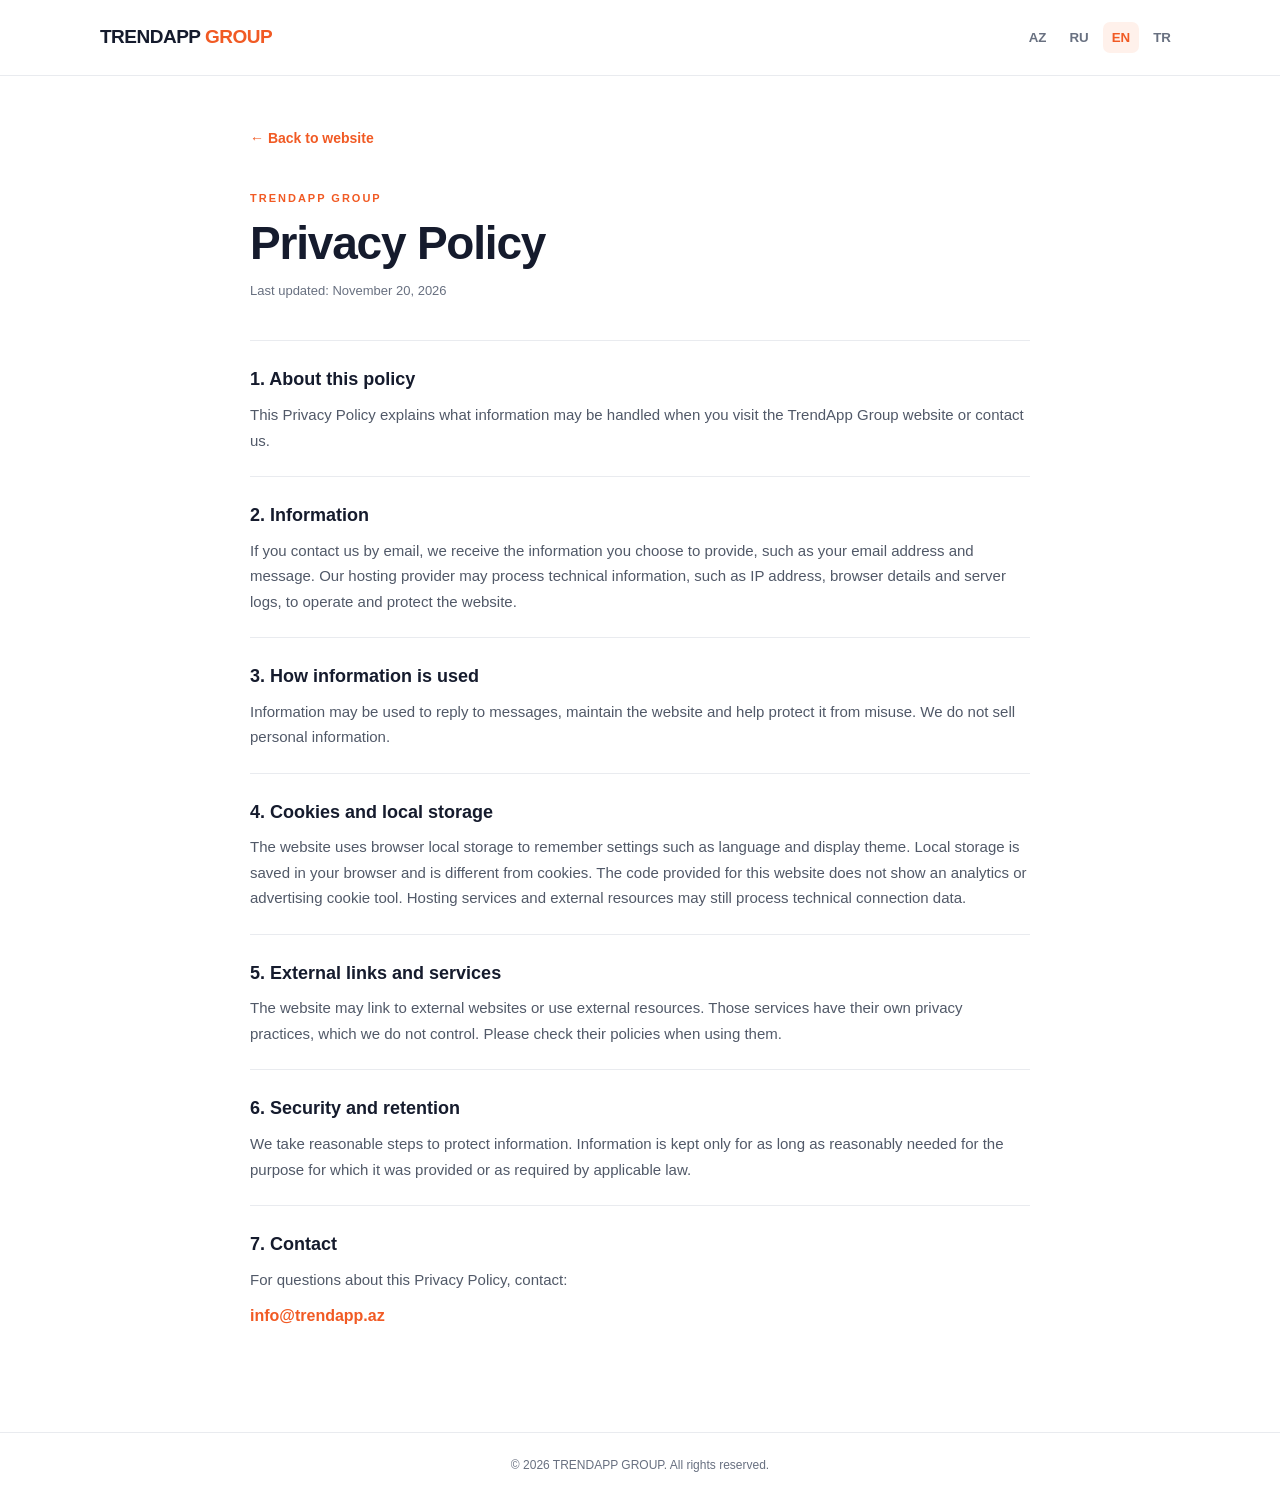
==== privacy.html @ 36034e08 "Trendapp group" ====
<!DOCTYPE html>
<html lang="en">
<head>
  <meta charset="UTF-8">
  <meta name="viewport" content="width=device-width, initial-scale=1">
  <meta name="description" content="Privacy Policy of TrendApp Group.">
  <title>Privacy Policy | TrendApp Group</title>
  <link rel="stylesheet" href="legal.css">
  <script src="legal.js" defer></script>
</head>
<body>
  <header class="topbar">
    <a class="logo" href="index.html">TRENDAPP <span>GROUP</span></a>
    <nav class="languages" aria-label="Select language">
      <button type="button" data-lang="az">AZ</button>
      <button type="button" data-lang="ru">RU</button>
      <button type="button" data-lang="en">EN</button>
      <button type="button" data-lang="tr">TR</button>
    </nav>
  </header>

  <main class="container">
    <a class="back" href="index.html" data-i18n="back">← Back to website</a>
    <div class="eyebrow">TRENDAPP GROUP</div>
    <h1 data-i18n="privacyTitle">Privacy Policy</h1>
    <p class="updated" data-i18n="updated">Last updated: November 20, 2026</p>

    <section>
      <h2 data-i18n="p1Title">1. About this policy</h2>
      <p data-i18n="p1">This Privacy Policy explains what information may be handled when you visit the TrendApp Group website or contact us.</p>
    </section>
    <section>
      <h2 data-i18n="p2Title">2. Information</h2>
      <p data-i18n="p2">If you contact us by email, we receive the information you choose to provide, such as your email address and message. Our hosting provider may process technical information, such as IP address, browser details and server logs, to operate and protect the website.</p>
    </section>
    <section>
      <h2 data-i18n="p3Title">3. How information is used</h2>
      <p data-i18n="p3">Information may be used to reply to messages, maintain the website and help protect it from misuse. We do not sell personal information.</p>
    </section>
    <section>
      <h2 data-i18n="p4Title">4. Cookies and local storage</h2>
      <p data-i18n="p4">The website uses browser local storage to remember settings such as language and display theme. Local storage is saved in your browser and is different from cookies. The code provided for this website does not show an analytics or advertising cookie tool. Hosting services and external resources may still process technical connection data.</p>
    </section>
    <section>
      <h2 data-i18n="p5Title">5. External links and services</h2>
      <p data-i18n="p5">The website may link to external websites or use external resources. Those services have their own privacy practices, which we do not control. Please check their policies when using them.</p>
    </section>
    <section>
      <h2 data-i18n="p6Title">6. Security and retention</h2>
      <p data-i18n="p6">We take reasonable steps to protect information. Information is kept only for as long as reasonably needed for the purpose for which it was provided or as required by applicable law.</p>
    </section>
    <section>
      <h2 data-i18n="p7Title">7. Contact</h2>
      <p data-i18n="p7">For questions about this Privacy Policy, contact:</p>
      <a class="email" href="mailto:info@trendapp.az">info@trendapp.az</a>
    </section>
  </main>

  <footer class="footer">© <span id="year"></span> TRENDAPP GROUP. <span data-i18n="rights">All rights reserved.</span></footer>
</body>
</html>
---- legal.css ----
* {
  margin: 0;
  padding: 0;
  box-sizing: border-box;
}

:root {
  --accent: #f15a24;
  --text: #151b2d;
  --muted: #687080;
  --line: #e9ebef;
  --page: #ffffff;
  --soft: #f7f8fa;
}

body {
  font-family: Arial, Helvetica, sans-serif;
  background: var(--page);
  color: var(--text);
  line-height: 1.7;
}

.topbar {
  min-height: 76px;
  padding: 16px max(5%, calc((100% - 1080px) / 2));
  display: flex;
  align-items: center;
  justify-content: space-between;
  gap: 20px;
  border-bottom: 1px solid var(--line);
}

.logo {
  color: var(--text);
  text-decoration: none;
  font-size: 19px;
  font-weight: 800;
  letter-spacing: -.5px;
}

.logo span {
  color: var(--accent);
}

.languages {
  display: flex;
  gap: 5px;
}

.languages button {
  border: 0;
  background: transparent;
  color: var(--muted);
  padding: 8px 9px;
  border-radius: 7px;
  font-weight: 700;
  cursor: pointer;
}

.languages button:hover,
.languages button.active {
  color: var(--accent);
  background: #fff1eb;
}

.container {
  width: min(90%, 780px);
  margin: 48px auto 80px;
}

.back {
  display: inline-block;
  margin-bottom: 38px;
  color: var(--accent);
  text-decoration: none;
  font-size: 14px;
  font-weight: 700;
}

.back:hover,
.email:hover {
  text-decoration: underline;
}

.eyebrow {
  color: var(--accent);
  font-size: 11px;
  font-weight: 800;
  letter-spacing: 2px;
  margin-bottom: 10px;
}

h1 {
  font-size: clamp(32px, 6vw, 46px);
  line-height: 1.15;
  letter-spacing: -1.2px;
  margin-bottom: 10px;
}

.updated {
  color: var(--muted);
  font-size: 13px;
  margin-bottom: 38px;
}

section {
  padding: 23px 0;
  border-top: 1px solid var(--line);
}

h2 {
  font-size: 18px;
  margin-bottom: 7px;
}

section p {
  color: #515968;
  font-size: 15px;
}

.email {
  display: inline-block;
  margin-top: 10px;
  color: var(--accent);
  font-weight: 700;
  text-decoration: none;
}

.footer {
  border-top: 1px solid var(--line);
  padding: 22px 5%;
  text-align: center;
  color: var(--muted);
  font-size: 12px;
}

@media (max-width: 600px) {
  .topbar {
    min-height: 68px;
    padding: 14px 5%;
  }

  .logo {
    font-size: 16px;
  }

  .languages {
    gap: 0;
  }

  .languages button {
    padding: 7px 6px;
    font-size: 12px;
  }

  .container {
    margin-top: 32px;
  }

  .back {
    margin-bottom: 28px;
  }

  section {
    padding: 19px 0;
  }

  h2 {
    font-size: 17px;
  }

  section p {
    font-size: 14px;
  }
}
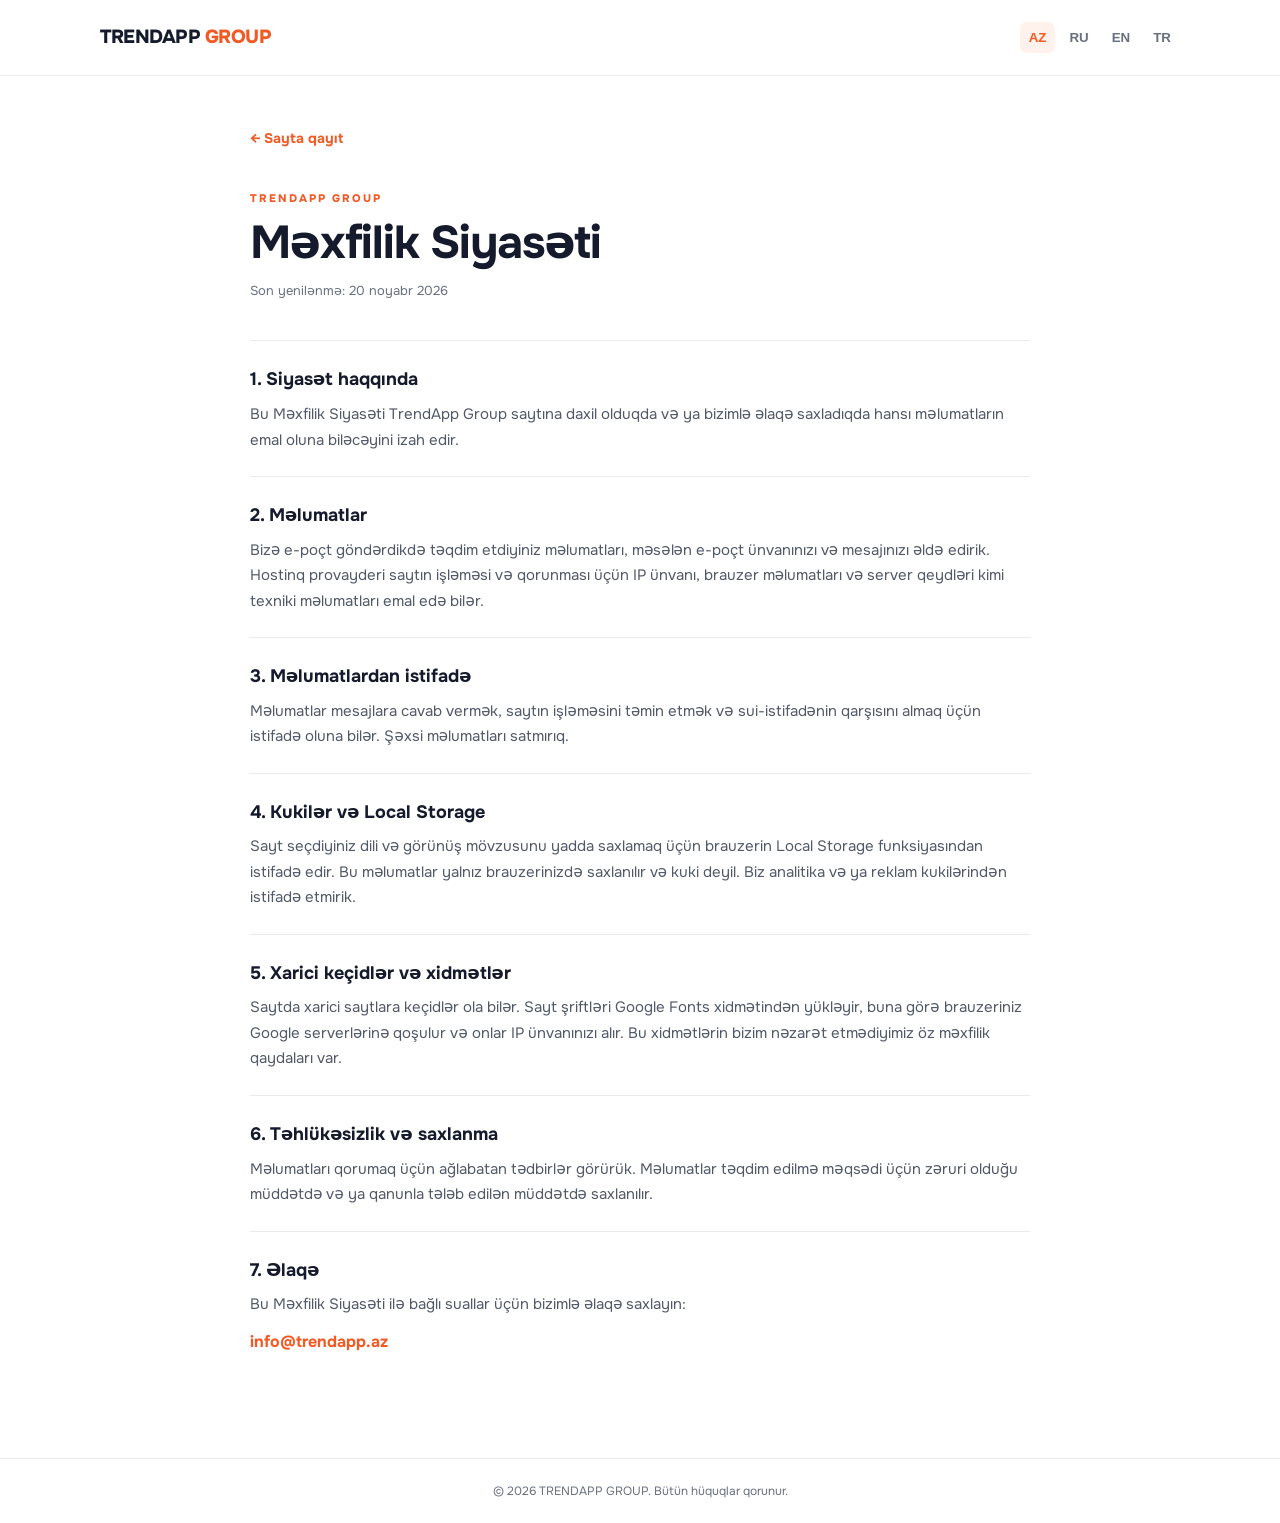
==== commit 36c15a7d: "Trendapp group" ====
--- a/privacy.html
+++ b/privacy.html
@@ -5,18 +5,27 @@
   <meta name="viewport" content="width=device-width, initial-scale=1">
   <meta name="description" content="Privacy Policy of TrendApp Group.">
   <title>Privacy Policy | TrendApp Group</title>
+  <link rel="icon" href="data:image/svg+xml,%3Csvg xmlns='http://www.w3.org/2000/svg' viewBox='0 0 64 64'%3E%3Crect width='64' height='64' rx='14' fill='%23f15a24'/%3E%3Ctext x='32' y='44' font-family='Arial' font-size='34' font-weight='800' fill='white' text-anchor='middle'%3ET%3C/text%3E%3C/svg%3E">
+  <link rel="preconnect" href="https://fonts.googleapis.com">
+  <link rel="preconnect" href="https://fonts.gstatic.com" crossorigin>
+  <link href="https://fonts.googleapis.com/css2?family=Onest:wght@400;500;600;700;800&display=swap" rel="stylesheet">
   <link rel="stylesheet" href="legal.css">
   <script src="legal.js" defer></script>
 </head>
 <body>
+  <script>
+    try {
+      if (localStorage.getItem("trendapp-theme") === "dark") document.body.classList.add("dark-theme");
+    } catch (error) {}
+  </script>
   <header class="topbar">
     <a class="logo" href="index.html">TRENDAPP <span>GROUP</span></a>
-    <nav class="languages" aria-label="Select language">
+    <div class="languages" role="group" aria-label="Select language">
       <button type="button" data-lang="az">AZ</button>
       <button type="button" data-lang="ru">RU</button>
       <button type="button" data-lang="en">EN</button>
       <button type="button" data-lang="tr">TR</button>
-    </nav>
+    </div>
   </header>
 
   <main class="container">
--- a/legal.css
+++ b/legal.css
@@ -11,10 +11,23 @@
   --line: #e9ebef;
   --page: #ffffff;
   --soft: #f7f8fa;
+  --body-text: #515968;
+  --accent-soft: #fff1eb;
+}
+
+body.dark-theme {
+  --accent: #ff7946;
+  --text: #f4f5f8;
+  --muted: #b6bdca;
+  --line: #303949;
+  --page: #11151f;
+  --soft: #1b2230;
+  --body-text: #c9ceda;
+  --accent-soft: #38271f;
 }
 
 body {
-  font-family: Arial, Helvetica, sans-serif;
+  font-family: 'Onest', system-ui, -apple-system, 'Segoe UI', Arial, sans-serif;
   background: var(--page);
   color: var(--text);
   line-height: 1.7;
@@ -60,7 +73,7 @@
 .languages button:hover,
 .languages button.active {
   color: var(--accent);
-  background: #fff1eb;
+  background: var(--accent-soft);
 }
 
 .container {
@@ -114,7 +127,7 @@
 }
 
 section p {
-  color: #515968;
+  color: var(--body-text);
   font-size: 15px;
 }
 
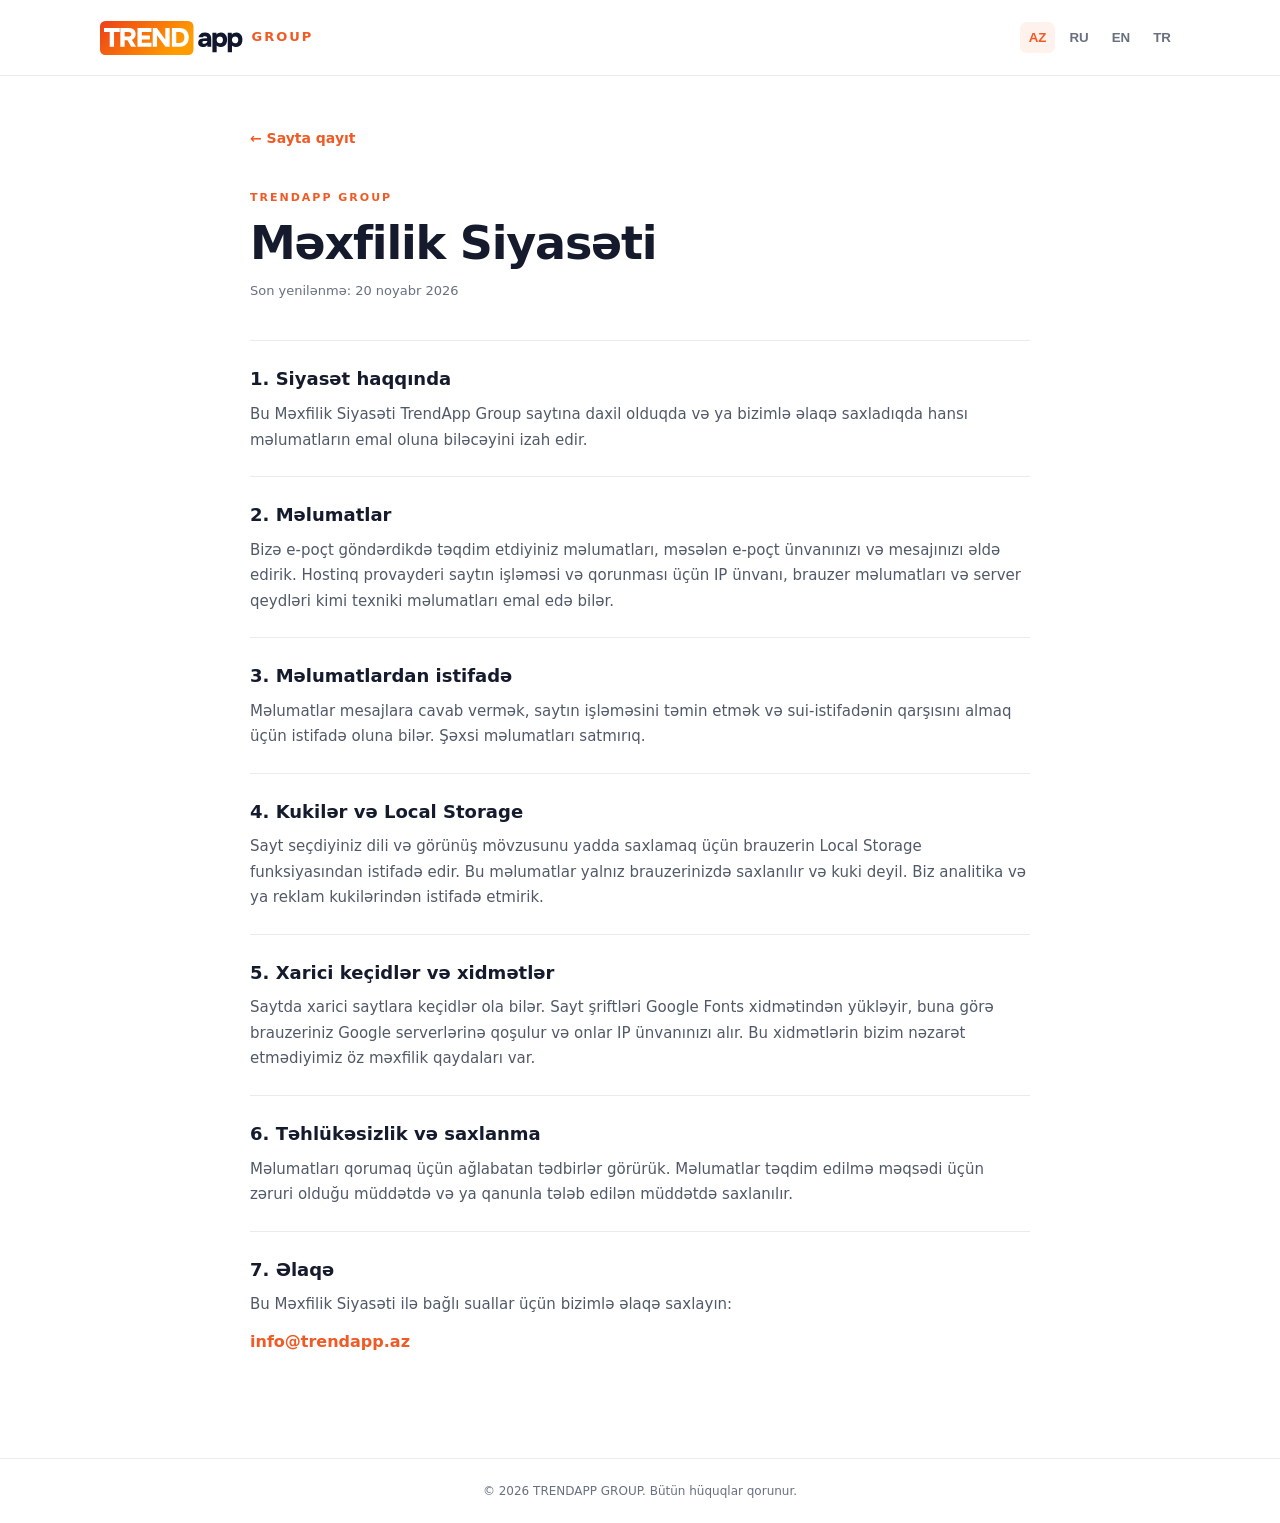
==== commit 357d6370: "Add logo files, icons, OG image, 404, manifest, robots, security.txt and CSP - Logo exported as stan" ====
--- a/privacy.html
+++ b/privacy.html
@@ -5,7 +5,11 @@
   <meta name="viewport" content="width=device-width, initial-scale=1">
   <meta name="description" content="Privacy Policy of TrendApp Group.">
   <title>Privacy Policy | TrendApp Group</title>
-  <link rel="icon" href="data:image/svg+xml,%3Csvg xmlns='http://www.w3.org/2000/svg' viewBox='0 0 64 64'%3E%3Crect width='64' height='64' rx='14' fill='%23f15a24'/%3E%3Ctext x='32' y='44' font-family='Arial' font-size='34' font-weight='800' fill='white' text-anchor='middle'%3ET%3C/text%3E%3C/svg%3E">
+  <link rel="icon" href="assets/favicon.svg" type="image/svg+xml">
+  <link rel="icon" href="assets/favicon-32.png" sizes="32x32" type="image/png">
+  <link rel="apple-touch-icon" href="assets/apple-touch-icon.png">
+  <meta http-equiv="Content-Security-Policy" content="default-src 'self'; script-src 'self'; style-src 'self' https://fonts.googleapis.com; font-src https://fonts.gstatic.com; img-src 'self' data:; connect-src 'self'; object-src 'none'; base-uri 'self'; form-action 'self'; upgrade-insecure-requests">
+  <meta name="referrer" content="strict-origin-when-cross-origin">
   <link rel="preconnect" href="https://fonts.googleapis.com">
   <link rel="preconnect" href="https://fonts.gstatic.com" crossorigin>
   <link href="https://fonts.googleapis.com/css2?family=Onest:wght@400;500;600;700;800&display=swap" rel="stylesheet">
@@ -13,13 +17,13 @@
   <script src="legal.js" defer></script>
 </head>
 <body>
-  <script>
-    try {
-      if (localStorage.getItem("trendapp-theme") === "dark") document.body.classList.add("dark-theme");
-    } catch (error) {}
-  </script>
+  <script src="theme-init.js"></script>
   <header class="topbar">
-    <a class="logo" href="index.html">TRENDAPP <span>GROUP</span></a>
+    <a class="logo" href="index.html" aria-label="TrendApp Group">
+      <img class="logo-img logo-on-light" src="assets/logo.svg" alt="TrendApp" width="188" height="45">
+      <img class="logo-img logo-on-dark" src="assets/logo-white.svg" alt="" aria-hidden="true" width="188" height="45">
+      <span>GROUP</span>
+    </a>
     <div class="languages" role="group" aria-label="Select language">
       <button type="button" data-lang="az">AZ</button>
       <button type="button" data-lang="ru">RU</button>
--- a/legal.css
+++ b/legal.css
@@ -51,8 +51,31 @@
   letter-spacing: -.5px;
 }
 
+.logo {
+  display: inline-flex;
+  align-items: center;
+  gap: 8px;
+}
+
 .logo span {
   color: var(--accent);
+  font-size: 13px;
+  letter-spacing: 2px;
+}
+
+.logo-img {
+  display: block;
+  height: 34px;
+  width: auto;
+}
+
+.logo-on-dark,
+body.dark-theme .logo-on-light {
+  display: none;
+}
+
+body.dark-theme .logo-on-dark {
+  display: block;
 }
 
 .languages {
@@ -153,8 +176,8 @@
     padding: 14px 5%;
   }
 
-  .logo {
-    font-size: 16px;
+  .logo-img {
+    height: 28px;
   }
 
   .languages {
